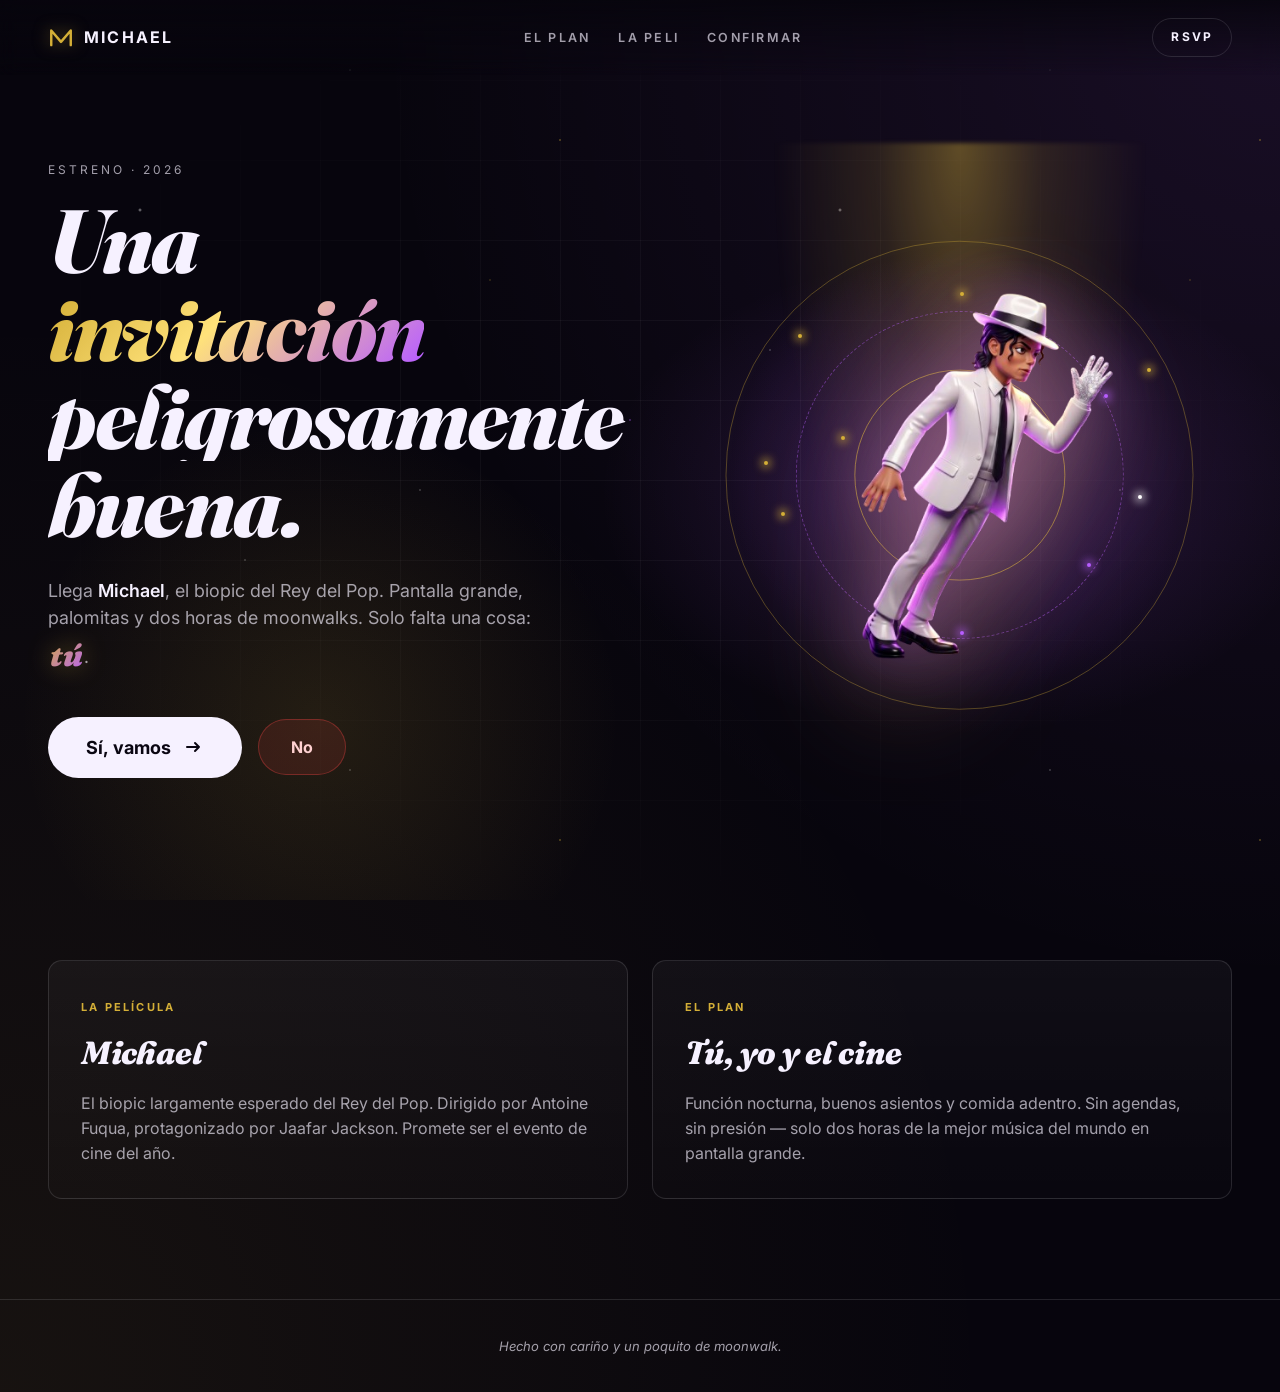
==== index.html @ 15d63eb0 "init: una invitacion" ====
<!doctype html>
<html lang="es">
<head>
  <meta charset="utf-8" />
  <meta name="viewport" content="width=device-width, initial-scale=1" />
  <title>Una invitación · Michael</title>
  <meta name="description" content="Una invitación al cine que no se puede rechazar." />
  <meta property="og:title" content="Una invitación · Michael" />
  <meta property="og:description" content="Estrena Michael, el biopic del Rey del Pop. Solo falta una cosa: tú." />
  <meta property="og:type" content="website" />
  <link rel="icon" href="data:image/svg+xml;utf8,<svg xmlns='http://www.w3.org/2000/svg' viewBox='0 0 100 100'><text y='.9em' font-size='80'>🎩</text></svg>" />
  <link rel="preconnect" href="https://fonts.googleapis.com" />
  <link rel="preconnect" href="https://fonts.gstatic.com" crossorigin />
  <link href="https://fonts.googleapis.com/css2?family=Inter:wght@400;500;600;700;800&family=Fraunces:ital,opsz,wght@1,144,800;1,144,900&display=swap" rel="stylesheet" />
  <link rel="stylesheet" href="styles.css" />
</head>
<body>
  <header class="nav">
    <a class="brand" href="#top">
      <svg viewBox="0 0 32 32" class="brand-mark" aria-hidden="true">
        <path d="M4 26 V8 L16 22 L28 8 V26" stroke="currentColor" stroke-width="3" fill="none" stroke-linejoin="round" stroke-linecap="round"/>
      </svg>
      <span>michael</span>
    </a>
    <nav class="nav-links">
      <a href="#" data-action="reload">El plan</a>
      <a href="https://www.youtube.com/watch?v=1-7ABIM2qjU&amp;t=255s" data-action="song">La peli</a>
      <a href="#" data-action="reload">Confirmar</a>
    </nav>
    <a class="cta-mini" href="#" data-action="reload">RSVP</a>
  </header>

  <main id="top">
    <section class="hero">
      <div class="bg-grid" aria-hidden="true"></div>
      <div class="bg-stars" aria-hidden="true"></div>
      <div class="bg-glow" aria-hidden="true"></div>

      <div class="hero-content">
        <div class="hero-text">
          <p class="eyebrow">Estreno · 2026</p>
          <h1 class="title">
            <span class="line"><span>Una</span></span>
            <span class="line"><span><em>invitación</em></span></span>
            <span class="line"><span>peligrosamente</span></span>
            <span class="line"><span>buena.</span></span>
          </h1>
          <p class="subtitle">
            Llega <strong>Michael</strong>, el biopic del Rey del Pop. Pantalla grande, palomitas y dos horas de moonwalks. Solo falta una cosa: <span class="hl">tú</span>.
          </p>
          <div class="cta-row" id="confirmar">
            <button class="btn btn-yes" id="btn-yes" type="button">
              <span>Sí, vamos</span>
              <svg viewBox="0 0 20 20" aria-hidden="true"><path d="M3 10h12M11 6l4 4-4 4" stroke="currentColor" stroke-width="2" fill="none" stroke-linecap="round" stroke-linejoin="round"/></svg>
            </button>
            <div class="no-area">
              <button class="btn btn-no" id="btn-no" type="button">No</button>
            </div>
          </div>
        </div>

        <div class="hero-art" aria-hidden="true">
          <div class="stage">
            <div class="beam"></div>
            <div class="disc">
              <div class="ring r1"></div>
              <div class="ring r2"></div>
              <div class="ring r3"></div>
            </div>

            <div class="hero-figure" id="hero-figure">
              <div class="rotor" id="rotor">
              <svg viewBox="0 0 300 400" xmlns="http://www.w3.org/2000/svg" class="mj-svg" id="mj-fallback">
                <defs>
                  <radialGradient id="hatShine" cx="50%" cy="30%" r="60%">
                    <stop offset="0%" stop-color="#3a2a4f" />
                    <stop offset="100%" stop-color="#0a0612" />
                  </radialGradient>
                  <linearGradient id="gloveShine" x1="0%" y1="0%" x2="0%" y2="100%">
                    <stop offset="0%" stop-color="#ffffff" />
                    <stop offset="100%" stop-color="#d4cce8" />
                  </linearGradient>
                </defs>
                <g class="fedora">
                  <ellipse cx="150" cy="128" rx="110" ry="14" fill="#0a0612" opacity=".95"/>
                  <path d="M58 122 Q 58 56 150 56 Q 242 56 242 122 Z" fill="url(#hatShine)"/>
                  <path d="M58 122 Q 58 56 150 56 Q 242 56 242 122" fill="none" stroke="#d4af37" stroke-width="1.6" opacity=".75"/>
                  <rect x="78" y="108" width="144" height="8" fill="#1a0f24"/>
                  <rect x="78" y="108" width="144" height="2" fill="#d4af37" opacity=".55"/>
                </g>
                <g class="glove">
                  <ellipse cx="150" cy="252" rx="48" ry="56" fill="url(#gloveShine)"/>
                  <ellipse cx="115" cy="226" rx="11" ry="26" fill="#fff" transform="rotate(-22 115 226)"/>
                  <ellipse cx="138" cy="216" rx="10" ry="28" fill="#fff" transform="rotate(-8 138 216)"/>
                  <ellipse cx="162" cy="216" rx="10" ry="28" fill="#fff" transform="rotate(8 162 216)"/>
                  <ellipse cx="185" cy="226" rx="11" ry="26" fill="#fff" transform="rotate(22 185 226)"/>
                  <circle cx="132" cy="244" r="1.8" fill="#d4af37"/>
                  <circle cx="158" cy="252" r="1.6" fill="#d4af37"/>
                  <circle cx="170" cy="240" r="1.8" fill="#fff"/>
                  <circle cx="142" cy="266" r="1.6" fill="#d4af37"/>
                  <circle cx="174" cy="270" r="1.8" fill="#fff"/>
                  <circle cx="120" cy="260" r="1.4" fill="#d4af37"/>
                  <circle cx="156" cy="232" r="1.6" fill="#fff"/>
                </g>
              </svg>
              </div>
              <div class="sparkles">
                <span></span><span></span><span></span><span></span>
                <span></span><span></span><span></span><span></span>
                <span></span><span></span>
              </div>
            </div>
          </div>
        </div>
      </div>
    </section>

    <section class="info">
      <article class="info-card" id="pelicula">
        <span class="kicker">La película</span>
        <h2>Michael</h2>
        <p>El biopic largamente esperado del Rey del Pop. Dirigido por Antoine Fuqua, protagonizado por Jaafar Jackson. Promete ser el evento de cine del año.</p>
      </article>
      <article class="info-card" id="plan">
        <span class="kicker">El plan</span>
        <h2>Tú, yo y el cine</h2>
        <p>Función nocturna, buenos asientos y comida adentro. Sin agendas, sin presión — solo dos horas de la mejor música del mundo en pantalla grande.</p>
      </article>
    </section>
  </main>

  <div class="showtime hidden" id="showtime" role="dialog" aria-modal="true" aria-labelledby="ticket-title">
    <canvas id="confetti"></canvas>
    <div class="ticket">
      <div class="ticket-top">
        <span class="ticket-label">ADMIT</span>
        <span class="ticket-count">02</span>
      </div>
      <div class="ticket-body">
        <h3 id="ticket-title">Sabía que ibas a decir que sí ✨</h3>
        <dl>
          <dt>Película</dt><dd>Michael</dd>
          <dt>Día</dt><dd id="t-date">Por confirmar</dd>
          <dt>Cine</dt><dd id="t-cine">Por confirmar</dd>
          <dt>Asientos</dt><dd>Tú &amp; yo</dd>
        </dl>
      </div>
      <div class="ticket-foot">
        <span>Yo me encargo de las palomitas. 🍿</span>
        <button class="btn-close" id="btn-close" aria-label="Cerrar">×</button>
      </div>
    </div>
  </div>

  <footer>
    <p>Hecho con cariño y un poquito de moonwalk.</p>
  </footer>

  <script src="script.js"></script>
</body>
</html>
---- styles.css ----
:root {
  --bg: #07050d;
  --bg-2: #110a1f;
  --bg-3: #1a0f2e;
  --text: #f6f1ff;
  --muted: rgba(246, 241, 255, .65);
  --line: rgba(246, 241, 255, .12);
  --accent: #d4af37;
  --accent-2: #b85eff;
  --accent-3: #ff4d6d;
  --radius: 14px;
  --maxw: 1280px;
}

* { box-sizing: border-box; margin: 0; padding: 0; }

html { scroll-behavior: smooth; }

html, body {
  background: var(--bg);
  color: var(--text);
  font-family: 'Inter', system-ui, -apple-system, sans-serif;
  font-size: 16px;
  line-height: 1.55;
  -webkit-font-smoothing: antialiased;
  overflow-x: hidden;
}

body {
  background-image:
    radial-gradient(ellipse at top right, rgba(184,94,255,.10), transparent 50%),
    radial-gradient(ellipse at bottom left, rgba(212,175,55,.08), transparent 55%);
}

a { color: inherit; text-decoration: none; }

/* ---------- nav ---------- */
.nav {
  position: fixed;
  top: 0; left: 0; right: 0;
  z-index: 50;
  display: flex;
  align-items: center;
  justify-content: space-between;
  padding: 18px clamp(20px, 4vw, 48px);
  background: linear-gradient(180deg, rgba(7,5,13,.85), rgba(7,5,13,0));
  backdrop-filter: blur(10px);
  -webkit-backdrop-filter: blur(10px);
}

.brand {
  display: inline-flex;
  align-items: center;
  gap: 10px;
  font-weight: 700;
  letter-spacing: .14em;
  font-size: 16px;
  text-transform: uppercase;
}

.brand-mark {
  width: 26px;
  height: 26px;
  color: var(--accent);
  filter: drop-shadow(0 0 8px rgba(212,175,55,.5));
}

.nav-links {
  display: flex;
  gap: 28px;
}

.nav-links a {
  font-size: 12.5px;
  color: var(--muted);
  transition: color .2s;
  text-transform: uppercase;
  letter-spacing: .18em;
  font-weight: 600;
}

.nav-links a:hover { color: var(--text); }

.cta-mini {
  border: 1px solid var(--line);
  padding: 9px 18px;
  border-radius: 999px;
  font-size: 12px;
  font-weight: 700;
  text-transform: uppercase;
  letter-spacing: .18em;
  transition: border-color .2s, background .2s, color .2s;
}

.cta-mini:hover {
  border-color: var(--accent);
  color: var(--accent);
  background: rgba(212, 175, 55, .08);
}

/* ---------- hero ---------- */
.hero {
  position: relative;
  min-height: 100vh;
  padding: 120px clamp(20px, 4vw, 48px) 80px;
  display: flex;
  align-items: center;
  overflow: hidden;
}

.hero-content {
  position: relative;
  z-index: 2;
  max-width: var(--maxw);
  margin: 0 auto;
  width: 100%;
  display: grid;
  grid-template-columns: 1.1fr 1fr;
  gap: 40px;
  align-items: center;
}

@media (max-width: 900px) {
  .hero-content { grid-template-columns: 1fr; gap: 24px; }
  .hero-art { order: -1; max-width: 380px; margin: 0 auto; }
  .hero { padding-top: 100px; }
}

.eyebrow {
  text-transform: uppercase;
  letter-spacing: .25em;
  font-size: 12px;
  color: var(--muted);
  margin-bottom: 18px;
  opacity: 0;
  animation: fade-in .8s ease forwards .1s;
}

.title {
  font-family: 'Fraunces', 'Times New Roman', serif;
  font-weight: 800;
  font-style: italic;
  font-size: clamp(42px, 7vw, 92px);
  line-height: .98;
  letter-spacing: -0.02em;
  margin-bottom: 28px;
}

.title .line {
  display: block;
  overflow: hidden;
}

.title .line > span {
  display: inline-block;
  transform: translateY(110%);
  animation: rise .9s cubic-bezier(.2,.8,.2,1) forwards;
}

.title .line:nth-child(1) > span { animation-delay: .1s; }
.title .line:nth-child(2) > span { animation-delay: .25s; }
.title .line:nth-child(3) > span { animation-delay: .4s; }
.title .line:nth-child(4) > span { animation-delay: .55s; }

.title em {
  background: linear-gradient(135deg, var(--accent) 5%, #ffe27a 45%, var(--accent-2) 95%);
  -webkit-background-clip: text;
  background-clip: text;
  color: transparent;
  font-style: italic;
}

@keyframes rise { to { transform: translateY(0); } }

.subtitle {
  font-size: clamp(15px, 1.4vw, 18px);
  color: var(--muted);
  max-width: 520px;
  margin-bottom: 36px;
  opacity: 0;
  animation: fade-in .8s ease forwards .85s;
}

.subtitle strong { color: var(--text); font-weight: 600; }

.subtitle .hl {
  background: linear-gradient(135deg, var(--accent), var(--accent-2));
  -webkit-background-clip: text;
  background-clip: text;
  color: transparent;
  font-family: 'Fraunces', serif;
  font-style: italic;
  font-weight: 900;
  font-size: 1.7em;
  letter-spacing: -.01em;
  display: inline-block;
  vertical-align: -3px;
  margin: 0 2px;
  filter: drop-shadow(0 0 12px rgba(212, 175, 55, .4));
}

@keyframes fade-in { to { opacity: 1; } }

/* ---------- CTAs ---------- */
.cta-row {
  position: relative;
  display: flex;
  align-items: center;
  gap: 16px;
  opacity: 0;
  animation: fade-in .8s ease forwards 1s;
  flex-wrap: wrap;
}

.btn {
  border: none;
  cursor: pointer;
  font-family: inherit;
  font-weight: 600;
  border-radius: 999px;
  transition: transform .25s cubic-bezier(.2,1,.3,1), box-shadow .25s, background .2s;
  user-select: none;
}

.btn-yes {
  display: inline-flex;
  align-items: center;
  gap: 12px;
  background: var(--text);
  color: #0a0612;
  padding: 20px 38px;
  font-size: 18px;
  font-weight: 700;
  letter-spacing: .01em;
  box-shadow: 0 0 0 0 rgba(212,175,55,.6);
  position: relative;
}

.btn-yes::before {
  content: "";
  position: absolute;
  inset: -3px;
  border-radius: inherit;
  background: linear-gradient(135deg, var(--accent), var(--accent-2));
  z-index: -1;
  opacity: 0;
  transition: opacity .3s;
  filter: blur(8px);
}

.btn-yes:hover {
  transform: translateY(-2px);
  box-shadow: 0 12px 32px rgba(212,175,55,.35);
}

.btn-yes:hover::before { opacity: .8; }

.btn-yes svg { width: 20px; height: 20px; }

.no-area {
  position: relative;
  width: 260px;
  height: 64px;
  display: flex;
  align-items: center;
}

.btn-no {
  background: rgba(239, 68, 68, .12);
  color: #ffd1d1;
  border: 1px solid rgba(239, 68, 68, .35);
  padding: 17px 32px;
  font-size: 16px;
  font-weight: 700;
  white-space: nowrap;
}

.btn-no.escaping {
  position: absolute;
  transition: left .3s cubic-bezier(.2,1,.3,1), top .3s cubic-bezier(.2,1,.3,1), transform .3s, opacity .3s, font-size .2s;
}

.hint {
  margin-top: 18px;
  font-size: 12px;
  color: var(--muted);
  font-style: italic;
  opacity: 0;
  animation: fade-in 1s ease forwards 1.3s;
}

/* ---------- hero art / stage ---------- */
.hero-art {
  position: relative;
  aspect-ratio: 1 / 1;
  width: 100%;
  max-width: 560px;
  justify-self: end;
}

.stage {
  position: absolute;
  inset: 0;
  display: flex;
  align-items: center;
  justify-content: center;
}

.beam {
  position: absolute;
  top: -10%;
  left: 50%;
  transform: translateX(-50%);
  width: 75%;
  height: 110%;
  background:
    radial-gradient(ellipse at top,
      rgba(212,175,55,.4) 0%,
      rgba(212,175,55,.14) 28%,
      transparent 65%);
  filter: blur(2px);
  pointer-events: none;
  animation: beam-pulse 4s ease-in-out infinite;
  mix-blend-mode: screen;
}

@keyframes beam-pulse {
  0%, 100% { opacity: .8; }
  50% { opacity: 1; }
}

.disc {
  position: absolute;
  bottom: 6%;
  left: 50%;
  transform: translateX(-50%);
  width: 86%;
  aspect-ratio: 1;
  border-radius: 50%;
  background:
    radial-gradient(circle, rgba(184,94,255,.22) 0%, transparent 70%);
}

.ring {
  position: absolute;
  top: 50%;
  left: 50%;
  border-radius: 50%;
  border: 1px solid;
  transform: translate(-50%, -50%);
}

.ring.r1 {
  width: 100%;
  height: 100%;
  border-color: rgba(212,175,55,.35);
  animation: spin 18s linear infinite, ring-glow 5s ease-in-out infinite;
}

.ring.r2 {
  width: 70%;
  height: 70%;
  border-color: rgba(184,94,255,.45);
  border-style: dashed;
  animation: spin 14s linear infinite reverse;
}

.ring.r3 {
  width: 45%;
  height: 45%;
  border-color: rgba(212,175,55,.6);
  animation: spin 9s linear infinite;
}

@keyframes spin {
  from { transform: translate(-50%, -50%) rotate(0deg); }
  to { transform: translate(-50%, -50%) rotate(360deg); }
}

@keyframes ring-glow {
  0%, 100% { box-shadow: 0 0 20px 0 rgba(212,175,55,.2); }
  50% { box-shadow: 0 0 50px 4px rgba(184,94,255,.35); }
}

.hero-figure {
  position: relative;
  width: 78%;
  z-index: 2;
}

.rotor {
  width: 100%;
  animation: vinyl-spin 26s linear infinite;
  transform-origin: 50% 60%;
  will-change: transform;
}

.rotor.boost { animation-duration: 1.6s; }

@keyframes vinyl-spin {
  from { transform: rotate(0deg); }
  to   { transform: rotate(360deg); }
}

.mj-svg {
  display: block;
  width: 100%;
  height: auto;
  filter: drop-shadow(0 24px 48px rgba(212,175,55,.4)) drop-shadow(0 0 30px rgba(184,94,255,.3));
  animation: float 5s ease-in-out infinite;
}

.fedora {
  transform-origin: 150px 110px;
  animation: hat-tip 5s ease-in-out infinite;
}

.glove {
  transform-origin: 150px 252px;
  animation: glove-float 4s ease-in-out infinite;
  filter: drop-shadow(0 0 16px rgba(255, 255, 255, .65));
}

@keyframes float {
  0%, 100% { transform: translateY(0); }
  50% { transform: translateY(-14px); }
}

@keyframes hat-tip {
  0%, 100% { transform: rotate(-3deg); }
  50% { transform: rotate(4deg) translateY(-4px); }
}

@keyframes glove-float {
  0%, 100% { transform: translate(0, 0) rotate(-4deg); }
  50% { transform: translate(10px, -8px) rotate(6deg); }
}

/* image override */
.hero-figure.has-image .mj-svg { display: none; }
.hero-figure.has-image .hero-img {
  display: block;
  width: 100%;
  height: auto;
  filter: drop-shadow(0 30px 60px rgba(212,175,55,.4)) drop-shadow(0 0 30px rgba(184,94,255,.3));
  animation: float 5s ease-in-out infinite;
}

/* ---------- sparkles ---------- */
.sparkles {
  position: absolute;
  inset: 0;
  pointer-events: none;
}

.sparkles span {
  position: absolute;
  width: 4px;
  height: 4px;
  background: var(--accent);
  border-radius: 50%;
  box-shadow: 0 0 10px 2px var(--accent);
  animation: sparkle 3s ease-in-out infinite;
}

.sparkles span:nth-child(1)  { top: 18%; left: 12%; animation-delay: 0s; }
.sparkles span:nth-child(2)  { top: 32%; left: 84%; animation-delay: .35s; background: var(--accent-2); box-shadow: 0 0 10px 2px var(--accent-2); }
.sparkles span:nth-child(3)  { top: 60%; left: 8%;  animation-delay: .7s; }
.sparkles span:nth-child(4)  { top: 72%; left: 80%; animation-delay: 1.05s; background: var(--accent-2); box-shadow: 0 0 10px 2px var(--accent-2); }
.sparkles span:nth-child(5)  { top: 8%;  left: 50%; animation-delay: 1.4s; }
.sparkles span:nth-child(6)  { top: 48%; left: 4%;  animation-delay: 1.75s; }
.sparkles span:nth-child(7)  { top: 26%; left: 94%; animation-delay: 2.1s; }
.sparkles span:nth-child(8)  { top: 88%; left: 50%; animation-delay: .15s; background: var(--accent-2); box-shadow: 0 0 10px 2px var(--accent-2); }
.sparkles span:nth-child(9)  { top: 42%; left: 22%; animation-delay: 2.45s; }
.sparkles span:nth-child(10) { top: 56%; left: 92%; animation-delay: .9s; background: #fff; box-shadow: 0 0 10px 2px #fff; }

@keyframes sparkle {
  0%, 100% { opacity: 0; transform: scale(.5); }
  50% { opacity: 1; transform: scale(1.4); }
}

/* ---------- background ---------- */
.bg-grid {
  position: absolute;
  inset: 0;
  background-image:
    linear-gradient(to right, rgba(255,255,255,.04) 1px, transparent 1px),
    linear-gradient(to bottom, rgba(255,255,255,.04) 1px, transparent 1px);
  background-size: 80px 80px;
  mask-image: radial-gradient(ellipse at center, black 25%, transparent 75%);
  -webkit-mask-image: radial-gradient(ellipse at center, black 25%, transparent 75%);
  pointer-events: none;
}

.bg-stars {
  position: absolute;
  inset: 0;
  background-image:
    radial-gradient(2px 2px at 20% 30%, white, transparent),
    radial-gradient(1px 1px at 60% 70%, white, transparent),
    radial-gradient(1.5px 1.5px at 80% 20%, var(--accent), transparent),
    radial-gradient(1px 1px at 35% 80%, white, transparent),
    radial-gradient(1.5px 1.5px at 90% 60%, var(--accent-2), transparent),
    radial-gradient(1px 1px at 10% 50%, white, transparent),
    radial-gradient(1px 1px at 50% 10%, white, transparent),
    radial-gradient(1px 1px at 70% 40%, var(--accent), transparent);
  background-size: 700px 700px;
  opacity: .55;
  animation: stars-drift 80s linear infinite;
  pointer-events: none;
}

@keyframes stars-drift {
  to { background-position: 700px 700px; }
}

.bg-glow {
  position: absolute;
  inset: 0;
  background:
    radial-gradient(ellipse 600px 400px at 75% 55%, rgba(184,94,255,.18), transparent 60%),
    radial-gradient(ellipse 500px 500px at 25% 80%, rgba(212,175,55,.12), transparent 60%);
  pointer-events: none;
}

/* ---------- info section ---------- */
.info {
  position: relative;
  max-width: var(--maxw);
  margin: 0 auto;
  padding: 60px clamp(20px, 4vw, 48px) 100px;
  display: grid;
  grid-template-columns: 1fr 1fr;
  gap: 24px;
}

@media (max-width: 720px) { .info { grid-template-columns: 1fr; } }

.info-card {
  background: linear-gradient(180deg, rgba(255,255,255,.04), rgba(255,255,255,.01));
  border: 1px solid var(--line);
  border-radius: var(--radius);
  padding: 32px;
  transition: border-color .3s, transform .3s, background .3s;
}

.info-card:hover {
  border-color: rgba(212,175,55,.4);
  transform: translateY(-3px);
  background: linear-gradient(180deg, rgba(212,175,55,.05), rgba(184,94,255,.03));
}

.kicker {
  text-transform: uppercase;
  letter-spacing: .2em;
  font-size: 11px;
  color: var(--accent);
  font-weight: 700;
}

.info-card h2 {
  font-family: 'Fraunces', serif;
  font-style: italic;
  font-weight: 800;
  font-size: 32px;
  margin: 10px 0 14px;
  letter-spacing: -.01em;
}

.info-card p { color: var(--muted); }

/* ---------- showtime overlay ---------- */
.showtime {
  position: fixed;
  inset: 0;
  background: rgba(7,5,13,.85);
  backdrop-filter: blur(14px);
  -webkit-backdrop-filter: blur(14px);
  z-index: 100;
  display: flex;
  align-items: center;
  justify-content: center;
  padding: 24px;
  animation: fade-in .4s ease forwards;
}

.showtime.hidden { display: none; }

#confetti {
  position: absolute;
  inset: 0;
  pointer-events: none;
  z-index: 1;
}

.ticket {
  position: relative;
  z-index: 2;
  background: linear-gradient(160deg, #1a0f2e 0%, #0a0612 100%);
  border: 1px solid var(--line);
  border-radius: var(--radius);
  width: min(440px, 100%);
  overflow: hidden;
  box-shadow:
    0 0 0 1px rgba(212,175,55,.3),
    0 30px 80px rgba(0,0,0,.6),
    0 0 100px rgba(212,175,55,.25);
  animation: ticket-rise .7s cubic-bezier(.2,1.4,.5,1) .15s both;
}

@keyframes ticket-rise {
  from { opacity: 0; transform: translateY(40px) rotate(-1.5deg); }
  to { opacity: 1; transform: translateY(0) rotate(0); }
}

.ticket-top {
  display: flex;
  justify-content: space-between;
  align-items: center;
  padding: 14px 22px;
  border-bottom: 1px dashed var(--line);
  background: linear-gradient(90deg, rgba(212,175,55,.12), rgba(184,94,255,.12));
}

.ticket-label {
  font-size: 11px;
  letter-spacing: .25em;
  text-transform: uppercase;
  color: var(--accent);
  font-weight: 700;
}

.ticket-count {
  font-family: 'Fraunces', serif;
  font-style: italic;
  font-size: 22px;
  font-weight: 800;
}

.ticket-body { padding: 28px 22px; }

.ticket-body h3 {
  font-family: 'Fraunces', serif;
  font-style: italic;
  font-weight: 800;
  font-size: 26px;
  margin-bottom: 24px;
  line-height: 1.2;
}

.ticket-body dl {
  display: grid;
  grid-template-columns: auto 1fr;
  gap: 12px 24px;
  font-size: 14px;
}

.ticket-body dt {
  color: var(--muted);
  text-transform: uppercase;
  font-size: 11px;
  letter-spacing: .15em;
  align-self: center;
  font-weight: 600;
}

.ticket-body dd { font-weight: 600; }

.ticket-foot {
  display: flex;
  justify-content: space-between;
  align-items: center;
  padding: 14px 22px;
  border-top: 1px dashed var(--line);
  font-size: 13px;
  color: var(--muted);
  font-style: italic;
}

.btn-close {
  background: transparent;
  border: none;
  color: var(--muted);
  font-size: 26px;
  line-height: 1;
  cursor: pointer;
  width: 30px;
  height: 30px;
  border-radius: 50%;
  transition: background .2s, color .2s;
}

.btn-close:hover { background: rgba(255,255,255,.06); color: var(--text); }

/* ---------- toast ---------- */
.toast {
  position: fixed;
  top: 88px;
  left: 50%;
  z-index: 200;
  transform: translate(-50%, -10px);
  background: rgba(20, 14, 35, .92);
  border: 1px solid rgba(212, 175, 55, .35);
  color: var(--text);
  padding: 11px 18px;
  border-radius: 999px;
  font-size: 13px;
  font-weight: 500;
  letter-spacing: .01em;
  opacity: 0;
  pointer-events: none;
  backdrop-filter: blur(12px);
  -webkit-backdrop-filter: blur(12px);
  box-shadow: 0 12px 40px rgba(0,0,0,.5), 0 0 30px rgba(212,175,55,.15);
  transition: opacity .3s ease, transform .35s cubic-bezier(.2,1,.3,1);
  white-space: nowrap;
  max-width: 90vw;
}

.toast.show { opacity: 1; transform: translate(-50%, 0); }

/* card flash */
@keyframes card-flash {
  0%   { box-shadow: 0 0 0 0 rgba(212,175,55,0); border-color: var(--line); }
  40%  { box-shadow: 0 0 60px 8px rgba(212,175,55,.45); border-color: rgba(212,175,55,.85); }
  100% { box-shadow: 0 0 0 0 rgba(212,175,55,0); border-color: var(--line); }
}
.info-card.flash { animation: card-flash 1.6s ease; }

/* yes pulse */
@keyframes yes-pulse {
  0%, 100% { transform: scale(1); box-shadow: 0 0 0 0 rgba(212,175,55,0); }
  50%      { transform: scale(1.08); box-shadow: 0 0 60px 10px rgba(212,175,55,.55); }
}
.btn-yes.pulse { animation: yes-pulse 1.2s ease; }

/* no shake */
@keyframes no-shake {
  0%, 100% { transform: translate(0, 0) rotate(0); }
  20% { transform: translate(-7px, 0) rotate(-4deg); }
  40% { transform: translate(7px, 0) rotate(4deg); }
  60% { transform: translate(-5px, 0) rotate(-3deg); }
  80% { transform: translate(5px, 0) rotate(3deg); }
}
.btn-no.shake { animation: no-shake .55s ease; }

/* ---------- footer ---------- */
footer {
  text-align: center;
  padding: 36px 20px;
  border-top: 1px solid var(--line);
  color: var(--muted);
  font-size: 13px;
  font-style: italic;
}

/* ---------- small screens ---------- */
@media (max-width: 600px) {
  .nav-links { display: none; }
  .no-area { width: 160px; }
  .ticket-body h3 { font-size: 22px; }
}

@media (prefers-reduced-motion: reduce) {
  *, *::before, *::after {
    animation-duration: 0.01ms !important;
    animation-iteration-count: 1 !important;
    transition-duration: 0.01ms !important;
  }
}
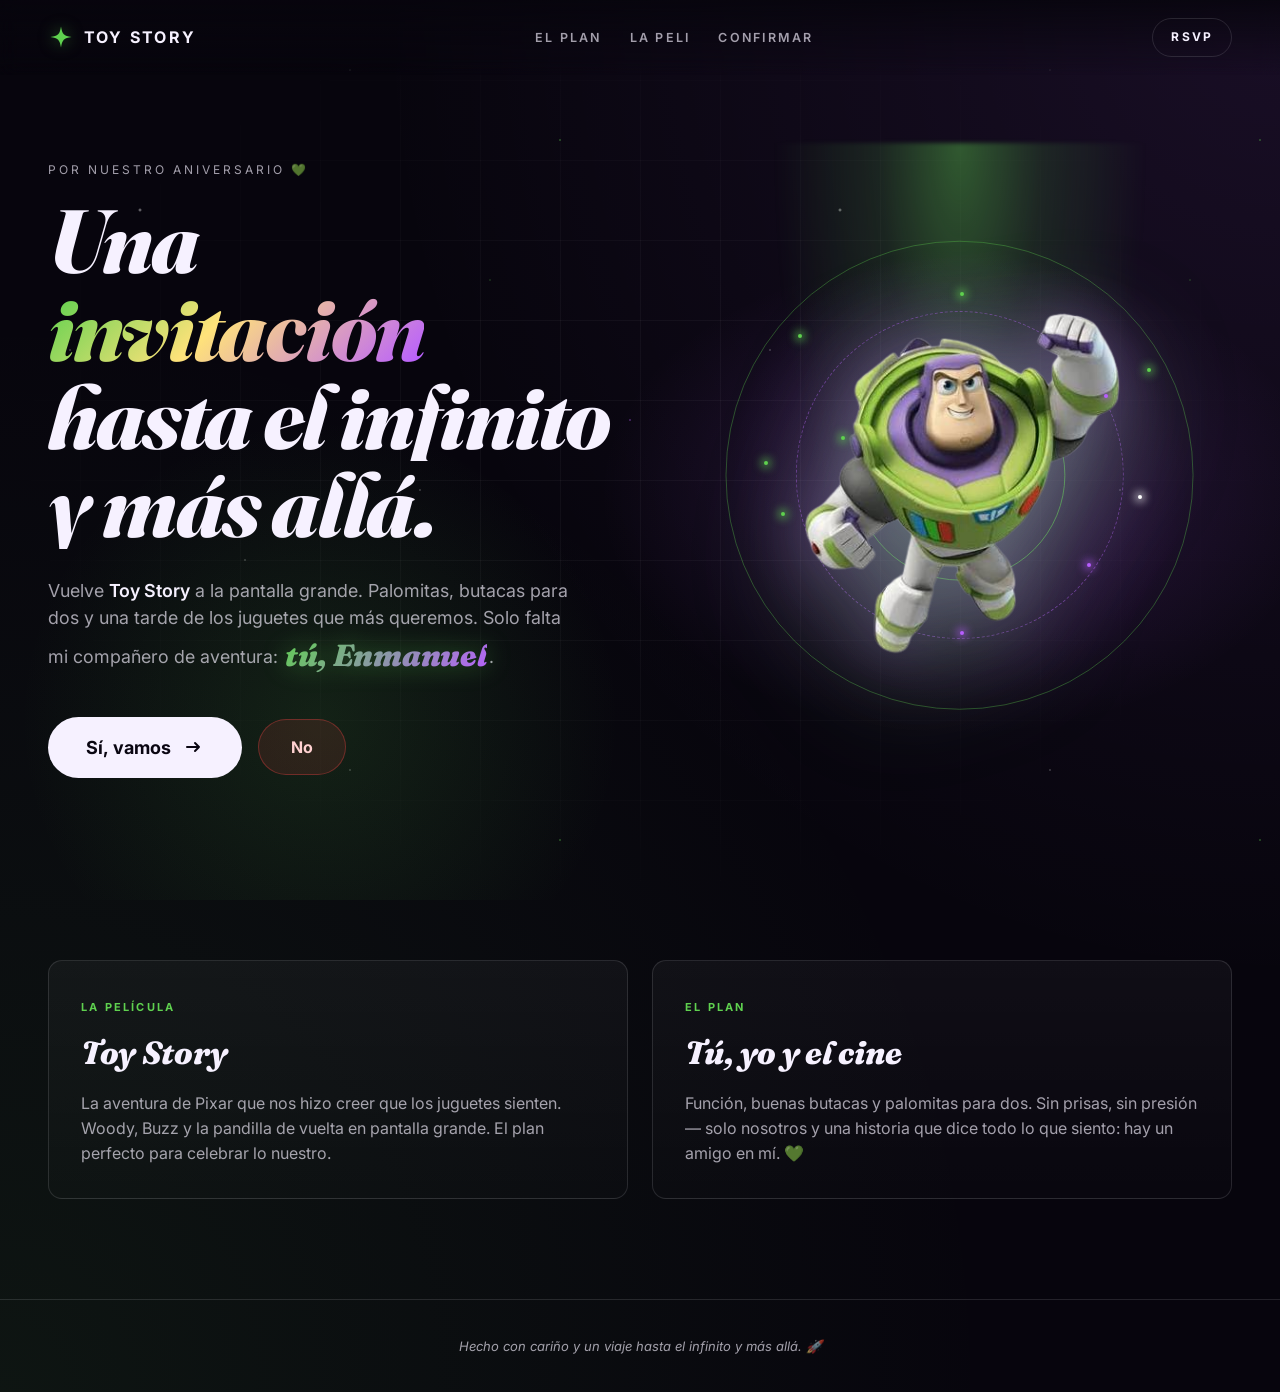
==== commit f3ce889b: "add: cambia el concepto de Michael a Toy Story (invitación a Enmanuel por aniversario) - retematizad" ====
--- a/index.html
+++ b/index.html
@@ -3,12 +3,12 @@
 <head>
   <meta charset="utf-8" />
   <meta name="viewport" content="width=device-width, initial-scale=1" />
-  <title>Una invitación · Michael</title>
-  <meta name="description" content="Una invitación al cine que no se puede rechazar." />
-  <meta property="og:title" content="Una invitación · Michael" />
-  <meta property="og:description" content="Estrena Michael, el biopic del Rey del Pop. Solo falta una cosa: tú." />
+  <title>Una invitación · Toy Story</title>
+  <meta name="description" content="Una invitación al cine que llega hasta el infinito y más allá." />
+  <meta property="og:title" content="Una invitación · Toy Story" />
+  <meta property="og:description" content="Vuelve Toy Story a la pantalla grande. Solo falta un compañero de aventura: tú, Enmanuel." />
   <meta property="og:type" content="website" />
-  <link rel="icon" href="data:image/svg+xml;utf8,<svg xmlns='http://www.w3.org/2000/svg' viewBox='0 0 100 100'><text y='.9em' font-size='80'>🎩</text></svg>" />
+  <link rel="icon" href="data:image/svg+xml;utf8,<svg xmlns='http://www.w3.org/2000/svg' viewBox='0 0 100 100'><text y='.9em' font-size='80'>🚀</text></svg>" />
   <link rel="preconnect" href="https://fonts.googleapis.com" />
   <link rel="preconnect" href="https://fonts.gstatic.com" crossorigin />
   <link href="https://fonts.googleapis.com/css2?family=Inter:wght@400;500;600;700;800&family=Fraunces:ital,opsz,wght@1,144,800;1,144,900&display=swap" rel="stylesheet" />
@@ -18,13 +18,13 @@
   <header class="nav">
     <a class="brand" href="#top">
       <svg viewBox="0 0 32 32" class="brand-mark" aria-hidden="true">
-        <path d="M4 26 V8 L16 22 L28 8 V26" stroke="currentColor" stroke-width="3" fill="none" stroke-linejoin="round" stroke-linecap="round"/>
+        <path d="M16 3 C17.5 12.5 19.5 14.5 29 16 C19.5 17.5 17.5 19.5 16 29 C14.5 19.5 12.5 17.5 3 16 C12.5 14.5 14.5 12.5 16 3 Z" fill="currentColor"/>
       </svg>
-      <span>michael</span>
+      <span>toy story</span>
     </a>
     <nav class="nav-links">
       <a href="#" data-action="reload">El plan</a>
-      <a href="https://www.youtube.com/watch?v=1-7ABIM2qjU&amp;t=255s" data-action="song">La peli</a>
+      <a href="https://www.youtube.com/results?search_query=hay+un+amigo+en+mi+toy+story" data-action="song">La peli</a>
       <a href="#" data-action="reload">Confirmar</a>
     </nav>
     <a class="cta-mini" href="#" data-action="reload">RSVP</a>
@@ -38,15 +38,15 @@
 
       <div class="hero-content">
         <div class="hero-text">
-          <p class="eyebrow">Estreno · 2026</p>
+          <p class="eyebrow">Por nuestro aniversario 💚</p>
           <h1 class="title">
             <span class="line"><span>Una</span></span>
             <span class="line"><span><em>invitación</em></span></span>
-            <span class="line"><span>peligrosamente</span></span>
-            <span class="line"><span>buena.</span></span>
+            <span class="line"><span>hasta el infinito</span></span>
+            <span class="line"><span>y más allá.</span></span>
           </h1>
           <p class="subtitle">
-            Llega <strong>Michael</strong>, el biopic del Rey del Pop. Pantalla grande, palomitas y dos horas de moonwalks. Solo falta una cosa: <span class="hl">tú</span>.
+            Vuelve <strong>Toy Story</strong> a la pantalla grande. Palomitas, butacas para dos y una tarde de los juguetes que más queremos. Solo falta mi compañero de aventura: <span class="hl">tú, Enmanuel</span>.
           </p>
           <div class="cta-row" id="confirmar">
             <button class="btn btn-yes" id="btn-yes" type="button">
@@ -70,37 +70,39 @@
 
             <div class="hero-figure" id="hero-figure">
               <div class="rotor" id="rotor">
-              <svg viewBox="0 0 300 400" xmlns="http://www.w3.org/2000/svg" class="mj-svg" id="mj-fallback">
+              <svg viewBox="0 0 300 400" xmlns="http://www.w3.org/2000/svg" class="mj-svg" id="buzz-fallback">
                 <defs>
-                  <radialGradient id="hatShine" cx="50%" cy="30%" r="60%">
-                    <stop offset="0%" stop-color="#3a2a4f" />
-                    <stop offset="100%" stop-color="#0a0612" />
+                  <radialGradient id="domeShine" cx="50%" cy="28%" r="75%">
+                    <stop offset="0%" stop-color="#e8fbff" />
+                    <stop offset="100%" stop-color="#86c9ff" />
                   </radialGradient>
-                  <linearGradient id="gloveShine" x1="0%" y1="0%" x2="0%" y2="100%">
+                  <linearGradient id="suitShine" x1="0%" y1="0%" x2="0%" y2="100%">
                     <stop offset="0%" stop-color="#ffffff" />
-                    <stop offset="100%" stop-color="#d4cce8" />
+                    <stop offset="100%" stop-color="#d7e4ff" />
                   </linearGradient>
                 </defs>
+                <!-- casco + cabeza -->
                 <g class="fedora">
-                  <ellipse cx="150" cy="128" rx="110" ry="14" fill="#0a0612" opacity=".95"/>
-                  <path d="M58 122 Q 58 56 150 56 Q 242 56 242 122 Z" fill="url(#hatShine)"/>
-                  <path d="M58 122 Q 58 56 150 56 Q 242 56 242 122" fill="none" stroke="#d4af37" stroke-width="1.6" opacity=".75"/>
-                  <rect x="78" y="108" width="144" height="8" fill="#1a0f24"/>
-                  <rect x="78" y="108" width="144" height="2" fill="#d4af37" opacity=".55"/>
+                  <ellipse cx="150" cy="120" rx="80" ry="88" fill="url(#domeShine)" opacity=".92"/>
+                  <path d="M70 116 Q70 38 150 38 Q230 38 230 116 Q230 92 150 92 Q70 92 70 116 Z" fill="#7b5cff"/>
+                  <path d="M70 116 Q150 150 230 116 L230 132 Q150 166 70 132 Z" fill="#5fd14f"/>
+                  <ellipse cx="150" cy="140" rx="58" ry="54" fill="#ffd9b3"/>
+                  <path d="M96 152 Q150 214 204 152 L204 170 Q150 230 96 170 Z" fill="#7b5cff"/>
+                  <ellipse cx="128" cy="134" rx="9" ry="12" fill="#fff"/>
+                  <ellipse cx="172" cy="134" rx="9" ry="12" fill="#fff"/>
+                  <circle cx="129" cy="137" r="5" fill="#2a2440"/>
+                  <circle cx="171" cy="137" r="5" fill="#2a2440"/>
+                  <path d="M133 160 Q150 174 167 160" fill="none" stroke="#b5723f" stroke-width="3" stroke-linecap="round"/>
                 </g>
+                <!-- traje + panel de control -->
                 <g class="glove">
-                  <ellipse cx="150" cy="252" rx="48" ry="56" fill="url(#gloveShine)"/>
-                  <ellipse cx="115" cy="226" rx="11" ry="26" fill="#fff" transform="rotate(-22 115 226)"/>
-                  <ellipse cx="138" cy="216" rx="10" ry="28" fill="#fff" transform="rotate(-8 138 216)"/>
-                  <ellipse cx="162" cy="216" rx="10" ry="28" fill="#fff" transform="rotate(8 162 216)"/>
-                  <ellipse cx="185" cy="226" rx="11" ry="26" fill="#fff" transform="rotate(22 185 226)"/>
-                  <circle cx="132" cy="244" r="1.8" fill="#d4af37"/>
-                  <circle cx="158" cy="252" r="1.6" fill="#d4af37"/>
-                  <circle cx="170" cy="240" r="1.8" fill="#fff"/>
-                  <circle cx="142" cy="266" r="1.6" fill="#d4af37"/>
-                  <circle cx="174" cy="270" r="1.8" fill="#fff"/>
-                  <circle cx="120" cy="260" r="1.4" fill="#d4af37"/>
-                  <circle cx="156" cy="232" r="1.6" fill="#fff"/>
+                  <path d="M84 252 Q84 196 150 196 Q216 196 216 252 L216 304 Q150 326 84 304 Z" fill="url(#suitShine)"/>
+                  <path d="M110 206 Q150 234 190 206 L190 224 Q150 252 110 224 Z" fill="#7b5cff"/>
+                  <rect x="118" y="234" width="64" height="46" rx="11" fill="#5fd14f"/>
+                  <circle cx="137" cy="250" r="5.5" fill="#ff5a4d"/>
+                  <circle cx="163" cy="250" r="5.5" fill="#ffd54a"/>
+                  <rect x="130" y="264" width="40" height="6" rx="3" fill="#1c1830" opacity=".55"/>
+                  <path d="M150 288 l5.5 12 13 1 -10 8.5 3.5 13 -12 -7.5 -12 7.5 3.5 -13 -10 -8.5 13 -1 Z" fill="#fff"/>
                 </g>
               </svg>
               </div>
@@ -118,13 +120,13 @@
     <section class="info">
       <article class="info-card" id="pelicula">
         <span class="kicker">La película</span>
-        <h2>Michael</h2>
-        <p>El biopic largamente esperado del Rey del Pop. Dirigido por Antoine Fuqua, protagonizado por Jaafar Jackson. Promete ser el evento de cine del año.</p>
+        <h2>Toy Story</h2>
+        <p>La aventura de Pixar que nos hizo creer que los juguetes sienten. Woody, Buzz y la pandilla de vuelta en pantalla grande. El plan perfecto para celebrar lo nuestro.</p>
       </article>
       <article class="info-card" id="plan">
         <span class="kicker">El plan</span>
         <h2>Tú, yo y el cine</h2>
-        <p>Función nocturna, buenos asientos y comida adentro. Sin agendas, sin presión — solo dos horas de la mejor música del mundo en pantalla grande.</p>
+        <p>Función, buenas butacas y palomitas para dos. Sin prisas, sin presión — solo nosotros y una historia que dice todo lo que siento: hay un amigo en mí. 💚</p>
       </article>
     </section>
   </main>
@@ -138,12 +140,19 @@
       </div>
       <div class="ticket-body">
         <h3 id="ticket-title">Sabía que ibas a decir que sí ✨</h3>
+        <p class="ticket-tagline">Solo falta lo más importante: <strong>cuándo</strong>.</p>
         <dl>
-          <dt>Película</dt><dd>Michael</dd>
-          <dt>Día</dt><dd id="t-date">Por confirmar</dd>
-          <dt>Cine</dt><dd id="t-cine">Por confirmar</dd>
+          <dt>Película</dt><dd>Toy Story</dd>
+          <dt>Cine</dt><dd>Plaza de las Américas · Quito</dd>
           <dt>Asientos</dt><dd>Tú &amp; yo</dd>
         </dl>
+        <div class="ticket-actions">
+          <a class="btn btn-yes" href="calendario.html" id="btn-pick-date">
+            <span>Agéndame, anda</span>
+            <svg viewBox="0 0 20 20" aria-hidden="true"><path d="M3 10h12M11 6l4 4-4 4" stroke="currentColor" stroke-width="2" fill="none" stroke-linecap="round" stroke-linejoin="round"/></svg>
+          </a>
+          <span class="ticket-actions-hint">elígeme un día y una hora ✨</span>
+        </div>
       </div>
       <div class="ticket-foot">
         <span>Yo me encargo de las palomitas. 🍿</span>
@@ -153,7 +162,7 @@
   </div>
 
   <footer>
-    <p>Hecho con cariño y un poquito de moonwalk.</p>
+    <p>Hecho con cariño y un viaje hasta el infinito y más allá. 🚀</p>
   </footer>
 
   <script src="script.js"></script>
--- a/styles.css
+++ b/styles.css
@@ -5,7 +5,7 @@
   --text: #f6f1ff;
   --muted: rgba(246, 241, 255, .65);
   --line: rgba(246, 241, 255, .12);
-  --accent: #d4af37;
+  --accent: #5fd14f;
   --accent-2: #b85eff;
   --accent-3: #ff4d6d;
   --radius: 14px;
@@ -29,7 +29,7 @@
 body {
   background-image:
     radial-gradient(ellipse at top right, rgba(184,94,255,.10), transparent 50%),
-    radial-gradient(ellipse at bottom left, rgba(212,175,55,.08), transparent 55%);
+    radial-gradient(ellipse at bottom left, rgba(95,209,79,.08), transparent 55%);
 }
 
 a { color: inherit; text-decoration: none; }
@@ -62,7 +62,7 @@
   width: 26px;
   height: 26px;
   color: var(--accent);
-  filter: drop-shadow(0 0 8px rgba(212,175,55,.5));
+  filter: drop-shadow(0 0 8px rgba(95,209,79,.5));
 }
 
 .nav-links {
@@ -95,7 +95,7 @@
 .cta-mini:hover {
   border-color: var(--accent);
   color: var(--accent);
-  background: rgba(212, 175, 55, .08);
+  background: rgba(95, 209, 79, .08);
 }
 
 /* ---------- hero ---------- */
@@ -196,7 +196,7 @@
   display: inline-block;
   vertical-align: -3px;
   margin: 0 2px;
-  filter: drop-shadow(0 0 12px rgba(212, 175, 55, .4));
+  filter: drop-shadow(0 0 12px rgba(95, 209, 79, .4));
 }
 
 @keyframes fade-in { to { opacity: 1; } }
@@ -232,7 +232,7 @@
   font-size: 18px;
   font-weight: 700;
   letter-spacing: .01em;
-  box-shadow: 0 0 0 0 rgba(212,175,55,.6);
+  box-shadow: 0 0 0 0 rgba(95,209,79,.6);
   position: relative;
 }
 
@@ -250,7 +250,7 @@
 
 .btn-yes:hover {
   transform: translateY(-2px);
-  box-shadow: 0 12px 32px rgba(212,175,55,.35);
+  box-shadow: 0 12px 32px rgba(95,209,79,.35);
 }
 
 .btn-yes:hover::before { opacity: .8; }
@@ -315,8 +315,8 @@
   height: 110%;
   background:
     radial-gradient(ellipse at top,
-      rgba(212,175,55,.4) 0%,
-      rgba(212,175,55,.14) 28%,
+      rgba(95,209,79,.4) 0%,
+      rgba(95,209,79,.14) 28%,
       transparent 65%);
   filter: blur(2px);
   pointer-events: none;
@@ -353,7 +353,7 @@
 .ring.r1 {
   width: 100%;
   height: 100%;
-  border-color: rgba(212,175,55,.35);
+  border-color: rgba(95,209,79,.35);
   animation: spin 18s linear infinite, ring-glow 5s ease-in-out infinite;
 }
 
@@ -368,7 +368,7 @@
 .ring.r3 {
   width: 45%;
   height: 45%;
-  border-color: rgba(212,175,55,.6);
+  border-color: rgba(95,209,79,.6);
   animation: spin 9s linear infinite;
 }
 
@@ -378,7 +378,7 @@
 }
 
 @keyframes ring-glow {
-  0%, 100% { box-shadow: 0 0 20px 0 rgba(212,175,55,.2); }
+  0%, 100% { box-shadow: 0 0 20px 0 rgba(95,209,79,.2); }
   50% { box-shadow: 0 0 50px 4px rgba(184,94,255,.35); }
 }
 
@@ -406,7 +406,7 @@
   display: block;
   width: 100%;
   height: auto;
-  filter: drop-shadow(0 24px 48px rgba(212,175,55,.4)) drop-shadow(0 0 30px rgba(184,94,255,.3));
+  filter: drop-shadow(0 24px 48px rgba(95,209,79,.4)) drop-shadow(0 0 30px rgba(184,94,255,.3));
   animation: float 5s ease-in-out infinite;
 }
 
@@ -442,7 +442,7 @@
   display: block;
   width: 100%;
   height: auto;
-  filter: drop-shadow(0 30px 60px rgba(212,175,55,.4)) drop-shadow(0 0 30px rgba(184,94,255,.3));
+  filter: drop-shadow(0 30px 60px rgba(95,209,79,.4)) drop-shadow(0 0 30px rgba(184,94,255,.3));
   animation: float 5s ease-in-out infinite;
 }
 
@@ -519,7 +519,7 @@
   inset: 0;
   background:
     radial-gradient(ellipse 600px 400px at 75% 55%, rgba(184,94,255,.18), transparent 60%),
-    radial-gradient(ellipse 500px 500px at 25% 80%, rgba(212,175,55,.12), transparent 60%);
+    radial-gradient(ellipse 500px 500px at 25% 80%, rgba(95,209,79,.12), transparent 60%);
   pointer-events: none;
 }
 
@@ -545,9 +545,9 @@
 }
 
 .info-card:hover {
-  border-color: rgba(212,175,55,.4);
+  border-color: rgba(95,209,79,.4);
   transform: translateY(-3px);
-  background: linear-gradient(180deg, rgba(212,175,55,.05), rgba(184,94,255,.03));
+  background: linear-gradient(180deg, rgba(95,209,79,.05), rgba(184,94,255,.03));
 }
 
 .kicker {
@@ -602,9 +602,9 @@
   width: min(440px, 100%);
   overflow: hidden;
   box-shadow:
-    0 0 0 1px rgba(212,175,55,.3),
+    0 0 0 1px rgba(95,209,79,.3),
     0 30px 80px rgba(0,0,0,.6),
-    0 0 100px rgba(212,175,55,.25);
+    0 0 100px rgba(95,209,79,.25);
   animation: ticket-rise .7s cubic-bezier(.2,1.4,.5,1) .15s both;
 }
 
@@ -619,7 +619,7 @@
   align-items: center;
   padding: 14px 22px;
   border-bottom: 1px dashed var(--line);
-  background: linear-gradient(90deg, rgba(212,175,55,.12), rgba(184,94,255,.12));
+  background: linear-gradient(90deg, rgba(95,209,79,.12), rgba(184,94,255,.12));
 }
 
 .ticket-label {
@@ -700,7 +700,7 @@
   z-index: 200;
   transform: translate(-50%, -10px);
   background: rgba(20, 14, 35, .92);
-  border: 1px solid rgba(212, 175, 55, .35);
+  border: 1px solid rgba(95, 209, 79, .35);
   color: var(--text);
   padding: 11px 18px;
   border-radius: 999px;
@@ -711,7 +711,7 @@
   pointer-events: none;
   backdrop-filter: blur(12px);
   -webkit-backdrop-filter: blur(12px);
-  box-shadow: 0 12px 40px rgba(0,0,0,.5), 0 0 30px rgba(212,175,55,.15);
+  box-shadow: 0 12px 40px rgba(0,0,0,.5), 0 0 30px rgba(95,209,79,.15);
   transition: opacity .3s ease, transform .35s cubic-bezier(.2,1,.3,1);
   white-space: nowrap;
   max-width: 90vw;
@@ -721,16 +721,16 @@
 
 /* card flash */
 @keyframes card-flash {
-  0%   { box-shadow: 0 0 0 0 rgba(212,175,55,0); border-color: var(--line); }
-  40%  { box-shadow: 0 0 60px 8px rgba(212,175,55,.45); border-color: rgba(212,175,55,.85); }
-  100% { box-shadow: 0 0 0 0 rgba(212,175,55,0); border-color: var(--line); }
+  0%   { box-shadow: 0 0 0 0 rgba(95,209,79,0); border-color: var(--line); }
+  40%  { box-shadow: 0 0 60px 8px rgba(95,209,79,.45); border-color: rgba(95,209,79,.85); }
+  100% { box-shadow: 0 0 0 0 rgba(95,209,79,0); border-color: var(--line); }
 }
 .info-card.flash { animation: card-flash 1.6s ease; }
 
 /* yes pulse */
 @keyframes yes-pulse {
-  0%, 100% { transform: scale(1); box-shadow: 0 0 0 0 rgba(212,175,55,0); }
-  50%      { transform: scale(1.08); box-shadow: 0 0 60px 10px rgba(212,175,55,.55); }
+  0%, 100% { transform: scale(1); box-shadow: 0 0 0 0 rgba(95,209,79,0); }
+  50%      { transform: scale(1.08); box-shadow: 0 0 60px 10px rgba(95,209,79,.55); }
 }
 .btn-yes.pulse { animation: yes-pulse 1.2s ease; }
 
@@ -768,3 +768,511 @@
     transition-duration: 0.01ms !important;
   }
 }
+
+/* ============================================================
+   CALENDARIO PAGE
+   ============================================================ */
+
+/* ---- ticket extras (used by both pages) ---- */
+.ticket-tagline {
+  font-size: 14px;
+  color: var(--muted);
+  margin-bottom: 22px;
+  line-height: 1.45;
+}
+.ticket-tagline strong {
+  color: var(--accent);
+  font-weight: 700;
+  font-style: italic;
+  font-family: 'Fraunces', serif;
+}
+.ticket-actions {
+  margin-top: 24px;
+  display: flex;
+  flex-direction: column;
+  align-items: stretch;
+  gap: 10px;
+}
+.ticket-actions .btn-yes {
+  width: 100%;
+  justify-content: center;
+  padding: 16px 28px;
+  font-size: 16px;
+}
+.ticket-actions-hint {
+  text-align: center;
+  font-size: 12.5px;
+  color: var(--muted);
+  font-style: italic;
+  letter-spacing: .02em;
+}
+.ticket-note {
+  font-size: 12.5px;
+  color: var(--muted);
+  font-style: italic;
+  margin-top: 14px;
+  text-align: center;
+}
+.btn-link {
+  background: transparent;
+  border: none;
+  color: var(--muted);
+  font-family: inherit;
+  font-size: 13px;
+  cursor: pointer;
+  text-decoration: underline;
+  text-underline-offset: 3px;
+  text-decoration-color: rgba(246, 241, 255, .25);
+  transition: color .2s, text-decoration-color .2s;
+  padding: 6px 0;
+  text-align: center;
+}
+.btn-link:hover {
+  color: var(--accent);
+  text-decoration-color: var(--accent);
+}
+
+/* ---- calendar hero (smaller than main hero) ---- */
+.cal-hero {
+  position: relative;
+  min-height: 60vh;
+  padding: 120px clamp(20px, 4vw, 48px) 40px;
+  display: flex;
+  align-items: center;
+  overflow: hidden;
+}
+
+.cal-hero-content {
+  position: relative;
+  z-index: 2;
+  max-width: var(--maxw);
+  margin: 0 auto;
+  width: 100%;
+  display: grid;
+  grid-template-columns: 280px 1fr;
+  gap: 48px;
+  align-items: center;
+}
+
+@media (max-width: 880px) {
+  .cal-hero-content { grid-template-columns: 1fr; gap: 24px; }
+  .cal-mini-stage { display: none; }
+}
+
+.cal-mini-stage {
+  position: relative;
+  aspect-ratio: 1 / 1;
+  width: 100%;
+  max-width: 280px;
+  display: flex;
+  align-items: center;
+  justify-content: center;
+}
+
+.cal-mini-stage .ring {
+  position: absolute;
+  top: 50%;
+  left: 50%;
+  border-radius: 50%;
+  border: 1px solid;
+}
+.cal-mini-stage .ring.r1 { width: 100%; height: 100%; border-color: rgba(95,209,79,.3); animation: spin 18s linear infinite; }
+.cal-mini-stage .ring.r2 { width: 70%; height: 70%; border-color: rgba(184,94,255,.4); border-style: dashed; animation: spin 14s linear infinite reverse; }
+.cal-mini-stage .ring.r3 { width: 45%; height: 45%; border-color: rgba(95,209,79,.6); animation: spin 9s linear infinite; }
+
+.cal-mini-stage .rotor {
+  position: relative;
+  width: 78%;
+  z-index: 2;
+}
+.cal-mini-stage .rotor .mj-svg {
+  display: block;
+  width: 100%;
+  filter: drop-shadow(0 12px 24px rgba(95,209,79,.4)) drop-shadow(0 0 16px rgba(184,94,255,.3));
+}
+.cal-mini-stage .rotor.has-image .mj-svg { display: none; }
+.cal-mini-stage .rotor .hero-img {
+  display: block;
+  width: 100%;
+  height: auto;
+  filter: drop-shadow(0 18px 32px rgba(0,0,0,.55)) drop-shadow(0 0 24px rgba(184,94,255,.25)) drop-shadow(0 0 14px rgba(95,209,79,.3));
+  animation: float 5s ease-in-out infinite;
+}
+
+.cal-hero-text { max-width: 640px; }
+
+.cal-title {
+  font-family: 'Fraunces', 'Times New Roman', serif;
+  font-weight: 800;
+  font-style: italic;
+  font-size: clamp(36px, 5.5vw, 70px);
+  line-height: 1.08;
+  letter-spacing: -0.02em;
+  margin-bottom: 22px;
+}
+.cal-title .line { padding-top: 0.06em; }
+.cal-title em {
+  background: linear-gradient(135deg, var(--accent) 5%, #ffe27a 45%, var(--accent-2) 95%);
+  -webkit-background-clip: text;
+  background-clip: text;
+  color: transparent;
+  font-style: italic;
+}
+.cal-title .line { display: block; overflow: hidden; }
+.cal-title .line > span {
+  display: inline-block;
+  transform: translateY(110%);
+  animation: rise .9s cubic-bezier(.2,.8,.2,1) forwards;
+}
+.cal-title .line:nth-child(1) > span { animation-delay: .1s; }
+.cal-title .line:nth-child(2) > span { animation-delay: .25s; }
+
+.star-inline {
+  display: inline-block;
+  filter: drop-shadow(0 0 8px rgba(95,209,79,.7));
+  vertical-align: -1px;
+}
+
+.cal-legend {
+  margin-top: 22px;
+  display: flex;
+  flex-wrap: wrap;
+  gap: 18px 24px;
+  font-size: 12.5px;
+  color: var(--muted);
+}
+.cal-legend span {
+  display: inline-flex;
+  align-items: center;
+  gap: 8px;
+}
+.cal-legend .dot {
+  width: 10px;
+  height: 10px;
+  border-radius: 50%;
+  display: inline-block;
+}
+.cal-legend .dot-show { background: var(--accent); box-shadow: 0 0 10px 2px rgba(95,209,79,.55); }
+.cal-legend .dot-work { background: rgba(255,255,255,.18); }
+.cal-legend .dot-free { background: rgba(184,94,255,.5); }
+
+/* ---- calendar section ---- */
+.cal-section {
+  position: relative;
+  max-width: var(--maxw);
+  margin: 0 auto;
+  padding: 30px clamp(16px, 4vw, 48px) 100px;
+}
+
+.cal-toolbar {
+  display: flex;
+  flex-direction: column;
+  gap: 18px;
+  margin-bottom: 28px;
+}
+.cal-toolbar-head {
+  display: flex;
+  flex-wrap: wrap;
+  align-items: baseline;
+  justify-content: space-between;
+  gap: 10px 24px;
+  padding-bottom: 18px;
+  border-bottom: 1px solid var(--line);
+}
+.cal-range {
+  font-family: 'Fraunces', serif;
+  font-style: italic;
+  font-weight: 800;
+  font-size: clamp(24px, 3vw, 32px);
+  letter-spacing: -.01em;
+}
+.cal-cinema {
+  font-size: 13px;
+  color: var(--muted);
+  letter-spacing: .02em;
+}
+
+.cinema-tabs {
+  display: inline-flex;
+  gap: 8px;
+  background: rgba(255,255,255,.03);
+  border: 1px solid var(--line);
+  padding: 6px;
+  border-radius: 999px;
+  align-self: flex-start;
+}
+.cinema-tab {
+  background: transparent;
+  border: none;
+  cursor: pointer;
+  font-family: inherit;
+  color: var(--muted);
+  padding: 10px 22px;
+  border-radius: 999px;
+  display: flex;
+  flex-direction: column;
+  align-items: flex-start;
+  gap: 1px;
+  transition: background .2s, color .2s;
+  min-width: 130px;
+}
+.cinema-tab:hover { color: var(--text); }
+.cinema-tab .tab-name {
+  font-weight: 700;
+  font-size: 14px;
+  letter-spacing: .02em;
+}
+.cinema-tab .tab-sub {
+  font-size: 11px;
+  letter-spacing: .12em;
+  text-transform: uppercase;
+  opacity: .65;
+}
+.cinema-tab.active {
+  background: linear-gradient(135deg, rgba(95,209,79,.18), rgba(184,94,255,.18));
+  color: var(--text);
+  box-shadow: 0 0 0 1px rgba(95,209,79,.45) inset, 0 6px 20px rgba(95,209,79,.18);
+}
+.cinema-tab.active .tab-sub { color: var(--accent); opacity: .9; }
+
+/* ---- day chips (filtro de días, estética MJ) ---- */
+.day-chips {
+  display: inline-flex;
+  gap: 4px;
+  background: rgba(20, 14, 35, .9);
+  border: 1px solid var(--line);
+  border-radius: 20px;
+  padding: 7px;
+  overflow-x: auto;
+  scroll-snap-type: x proximity;
+  margin-top: 4px;
+  max-width: 100%;
+  -webkit-overflow-scrolling: touch;
+  align-self: flex-start;
+}
+.day-chips::-webkit-scrollbar { display: none; }
+.day-chips { scrollbar-width: none; }
+
+.day-chip {
+  flex: 0 0 auto;
+  background: transparent;
+  border: 1px solid transparent;
+  color: var(--muted);
+  padding: 9px 16px 11px;
+  border-radius: 14px;
+  cursor: pointer;
+  font-family: inherit;
+  display: flex;
+  flex-direction: column;
+  align-items: center;
+  gap: 3px;
+  min-width: 68px;
+  scroll-snap-align: center;
+  transition: background .25s, color .25s, border-color .25s, box-shadow .25s, transform .15s;
+}
+.day-chip:hover { color: var(--text); background: rgba(255,255,255,.04); }
+.day-chip.active {
+  background: linear-gradient(135deg, rgba(95,209,79,.18), rgba(184,94,255,.22));
+  color: var(--text);
+  border-color: rgba(95,209,79,.55);
+  box-shadow: 0 0 0 1px rgba(95,209,79,.35) inset, 0 6px 22px rgba(184,94,255,.22);
+}
+.day-chip.is-empty { opacity: .35; }
+
+.day-chip .chip-dow {
+  font-size: 10.5px;
+  letter-spacing: .14em;
+  text-transform: uppercase;
+  font-weight: 700;
+  opacity: .8;
+}
+.day-chip.active .chip-dow { color: var(--accent); opacity: 1; }
+.day-chip .chip-num {
+  font-family: 'Fraunces', serif;
+  font-style: italic;
+  font-weight: 800;
+  font-size: 24px;
+  line-height: 1;
+}
+.day-chip.active .chip-num {
+  background: linear-gradient(135deg, var(--accent), #ffe27a 50%, var(--accent-2));
+  -webkit-background-clip: text;
+  background-clip: text;
+  color: transparent;
+}
+.day-chip .chip-count {
+  font-size: 9px;
+  letter-spacing: .12em;
+  text-transform: uppercase;
+  opacity: .6;
+  font-weight: 700;
+}
+.day-chip.active .chip-count { color: var(--accent); opacity: 1; }
+
+/* ---- single-day card layout ---- */
+.cal-grid {
+  display: block;
+  max-width: 880px;
+  margin: 0 auto;
+}
+
+.day-card {
+  background: linear-gradient(180deg, rgba(255,255,255,.04), rgba(255,255,255,.01));
+  border: 1px solid var(--line);
+  border-radius: var(--radius);
+  padding: 24px 22px 22px;
+  display: flex;
+  flex-direction: column;
+  gap: 18px;
+  transition: border-color .3s;
+}
+.day-card:hover {
+  border-color: rgba(95,209,79,.28);
+}
+
+.day-head {
+  display: grid;
+  grid-template-columns: auto 1fr;
+  grid-template-areas:
+    "dow num"
+    "month tag";
+  align-items: center;
+  gap: 0 12px;
+  padding-bottom: 12px;
+  border-bottom: 1px dashed var(--line);
+}
+.day-dow {
+  grid-area: dow;
+  font-size: 11px;
+  letter-spacing: .25em;
+  text-transform: uppercase;
+  color: var(--accent);
+  font-weight: 700;
+}
+.day-num {
+  grid-area: num;
+  font-family: 'Fraunces', serif;
+  font-style: italic;
+  font-weight: 800;
+  font-size: 38px;
+  line-height: 1;
+  text-align: right;
+}
+.day-month {
+  grid-area: month;
+  font-size: 11px;
+  letter-spacing: .2em;
+  text-transform: uppercase;
+  color: var(--muted);
+}
+.day-tag {
+  grid-area: tag;
+  text-align: right;
+  font-size: 10.5px;
+  color: var(--muted);
+  font-style: italic;
+  letter-spacing: .04em;
+}
+
+.showings {
+  display: grid;
+  grid-template-columns: repeat(auto-fill, minmax(180px, 1fr));
+  gap: 10px;
+}
+@media (max-width: 480px) {
+  .showings { grid-template-columns: 1fr 1fr; gap: 8px; }
+}
+.showings .empty {
+  grid-column: 1 / -1;
+  font-size: 13px;
+  color: var(--muted);
+  font-style: italic;
+  padding: 32px 16px;
+  text-align: center;
+  border: 1px dashed var(--line);
+  border-radius: 10px;
+}
+
+.show-pill {
+  position: relative;
+  display: grid;
+  grid-template-columns: auto 1fr;
+  grid-template-rows: auto auto;
+  align-items: center;
+  gap: 0 10px;
+  background: rgba(95, 209, 79, .04);
+  border: 1px solid rgba(95, 209, 79, .25);
+  color: var(--text);
+  font-family: inherit;
+  padding: 10px 14px;
+  border-radius: 12px;
+  cursor: pointer;
+  text-align: left;
+  transition: transform .18s cubic-bezier(.2,1,.3,1), background .2s, border-color .2s, box-shadow .2s;
+}
+.show-pill:hover {
+  transform: translateY(-2px) scale(1.01);
+  background: linear-gradient(135deg, rgba(95,209,79,.14), rgba(184,94,255,.10));
+  border-color: rgba(95, 209, 79, .65);
+  box-shadow: 0 8px 24px rgba(95,209,79,.18), 0 0 0 1px rgba(95,209,79,.4) inset;
+}
+.show-pill .star {
+  grid-row: span 2;
+  font-size: 16px;
+  filter: drop-shadow(0 0 6px rgba(95,209,79,.7));
+  animation: star-twinkle 3.6s ease-in-out infinite;
+}
+.show-pill:nth-child(2n) .star { animation-delay: .8s; }
+.show-pill:nth-child(3n) .star { animation-delay: 1.6s; }
+.show-pill:nth-child(5n) .star { animation-delay: 2.4s; }
+.show-pill .show-time {
+  font-weight: 700;
+  font-size: 14px;
+  letter-spacing: .01em;
+}
+.show-pill .show-meta {
+  font-size: 10.5px;
+  color: var(--muted);
+  letter-spacing: .04em;
+  text-transform: uppercase;
+}
+
+@keyframes star-twinkle {
+  0%, 100% { opacity: .65; transform: scale(1); }
+  50%      { opacity: 1; transform: scale(1.18); }
+}
+
+.cal-foot {
+  margin-top: 28px;
+  text-align: center;
+  font-size: 13px;
+  color: var(--muted);
+  font-style: italic;
+}
+.cal-foot a {
+  color: var(--accent);
+  text-decoration: underline;
+  text-underline-offset: 3px;
+  text-decoration-color: rgba(95,209,79,.4);
+}
+
+/* ---- ticket states (calendar page) ---- */
+.ticket-body.state-loading .btn-yes { opacity: .8; cursor: wait; }
+.ticket-body.state-sent {
+  text-align: center;
+}
+.ticket-body.state-sent dl,
+.ticket-body.state-sent .ticket-tagline,
+.ticket-body.state-sent .ticket-note { display: none; }
+.ticket-body.state-sent .btn-yes {
+  background: linear-gradient(135deg, var(--accent), var(--accent-2));
+  color: #0a0612;
+}
+.ticket-body.state-error { /* hint shown via JS */ }
+
+/* tighten ticket dl on calendar page */
+.page-cal .ticket-body dl { gap: 10px 18px; font-size: 13.5px; }
+.page-cal .ticket-body dt { font-size: 10.5px; }
+.page-cal .ticket-body { padding: 24px 22px 22px; }
+.page-cal .ticket-actions { margin-top: 22px; }
+
